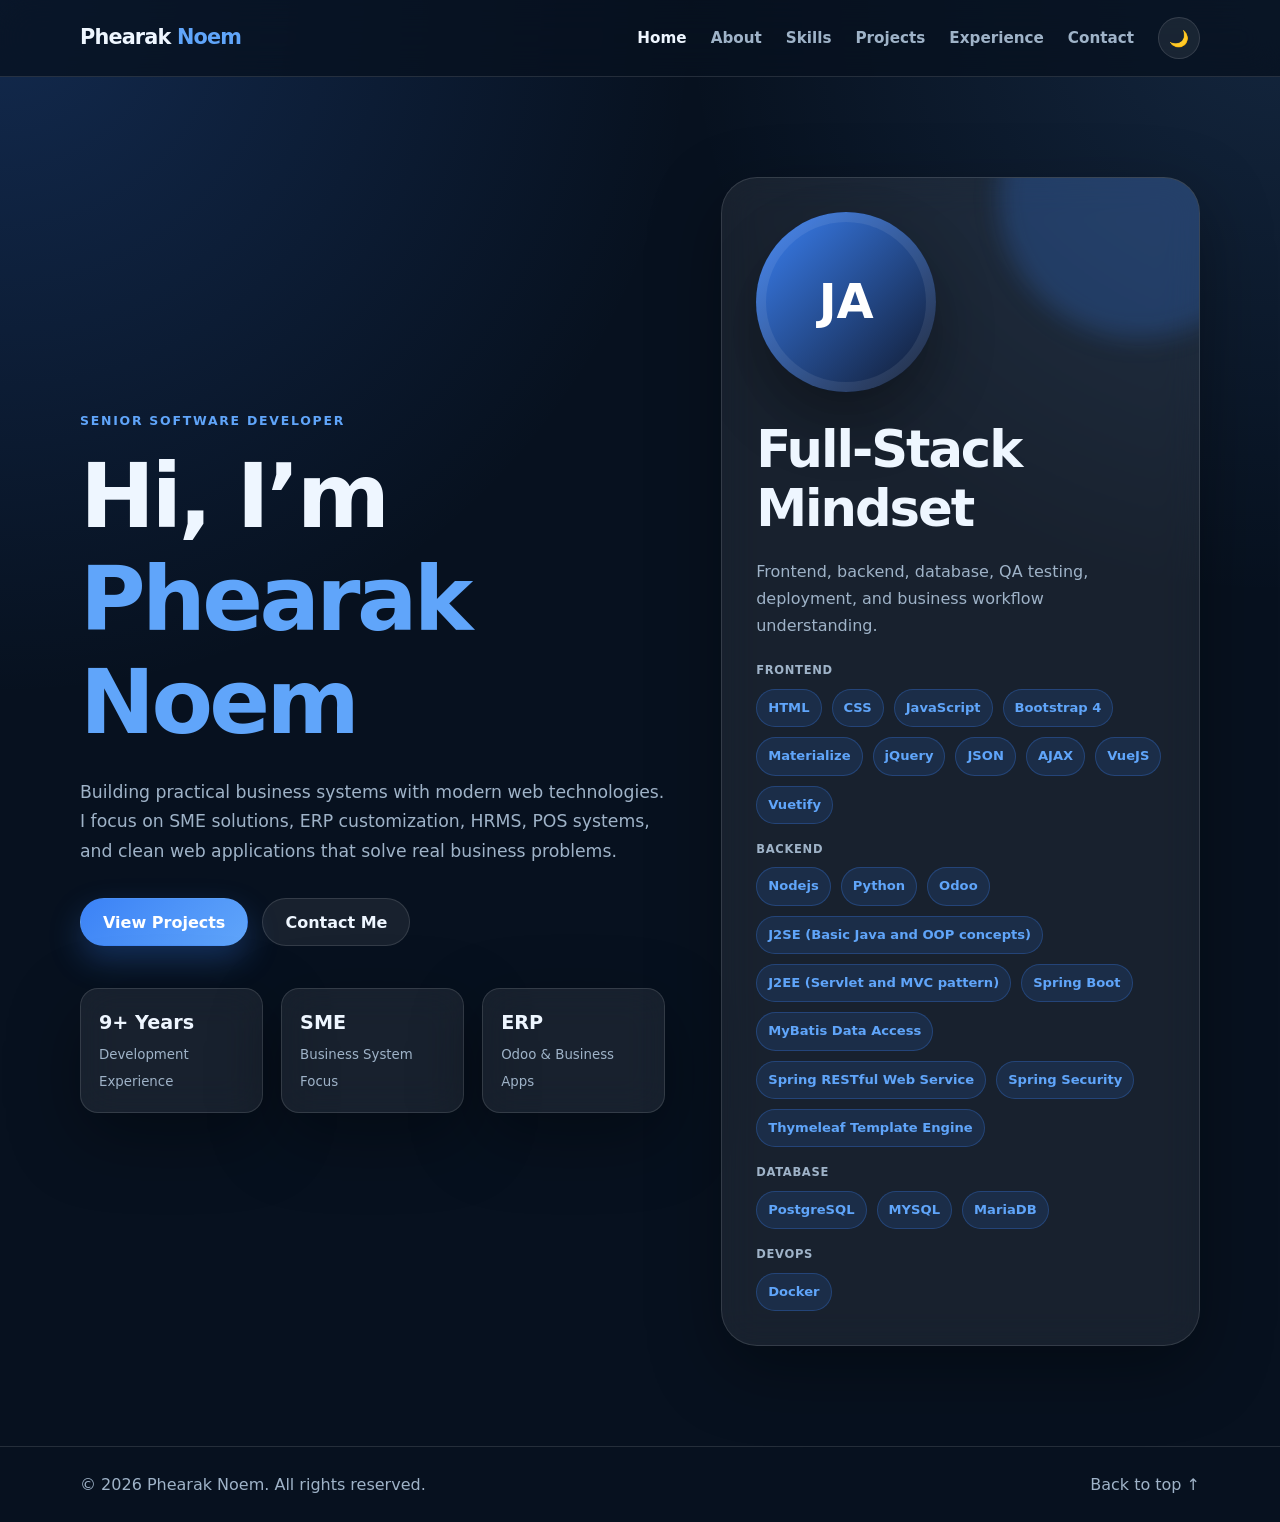
==== index.html @ 65301126 "init commit" ====
<!DOCTYPE html>
<html lang="en">
<head>
  <meta charset="UTF-8" />
  <meta name="viewport" content="width=device-width, initial-scale=1.0" />
  <title>Phearak Noem | Software Developer</title>
  <meta name="description" content="Personal portfolio of Phearak Noem, Software Developer building practical business systems with modern web technologies." />
  <link rel="stylesheet" href="assets/css/style.css" />
</head>
<body>
  <header class="site-header">
    <nav class="navbar container">
      <a href="index.html" class="logo">Phearak<span> Noem</span></a>

      <button class="menu-toggle" id="menuToggle" aria-label="Open menu">
        <span></span>
        <span></span>
        <span></span>
      </button>

      <ul class="nav-links" id="navLinks">
        <li><a href="index.html" class="active">Home</a></li>
        <li><a href="about.html">About</a></li>
        <li><a href="skills.html">Skills</a></li>
        <li><a href="projects.html">Projects</a></li>
        <li><a href="experience.html">Experience</a></li>
        <li><a href="contact.html">Contact</a></li>
        <li><button class="theme-toggle" id="themeToggle" type="button">🌙</button></li>
      </ul>
    </nav>
  </header>

  <main>
    <section id="home" class="hero section">
      <div class="container hero-grid">
        <div class="hero-content reveal">
          <p class="eyebrow">Senior Software Developer</p>
          <h1>Hi, I’m <span>Phearak Noem</span></h1>
          <p class="hero-text">
            Building practical business systems with modern web technologies.
            I focus on SME solutions, ERP customization, HRMS, POS systems,
            and clean web applications that solve real business problems.
          </p>

          <div class="hero-actions">
            <a href="projects.html" class="btn btn-primary">View Projects</a>
            <a href="contact.html" class="btn btn-outline">Contact Me</a>
          </div>

          <div class="hero-meta">
            <div>
              <strong>9+ Years</strong>
              <small>Development Experience</small>
            </div>
            <div>
              <strong>SME</strong>
              <small>Business System Focus</small>
            </div>
            <div>
              <strong>ERP</strong>
              <small>Odoo & Business Apps</small>
            </div>
          </div>
        </div>

        <div class="hero-card reveal">
          <div class="profile-orb">
            <span>JA</span>
          </div>
          <h2>Full-Stack Mindset</h2>
          <p>
            Frontend, backend, database, QA testing, deployment, and business workflow understanding.
          </p>
          <div class="tech-categories">
            <div class="tech-group">
              <span class="tech-group-label">Frontend</span>
              <div class="tech-stack">
                <span>HTML</span>
                <span>CSS</span>
                <span>JavaScript</span>
                <span>Bootstrap 4</span>
                <span>Materialize</span>
                <span>jQuery</span>
                <span>JSON</span>
                <span>AJAX</span>
                <span>VueJS</span>
                <span>Vuetify</span>
              </div>
            </div>

            <div class="tech-group">
              <span class="tech-group-label">Backend</span>
              <div class="tech-stack">
                <span>Nodejs</span>
                <span>Python</span>
                <span>Odoo</span>
                <span>J2SE (Basic Java and OOP concepts)</span>
                <span>J2EE (Servlet and MVC pattern)</span>
                <span>Spring Boot</span>
                <span>MyBatis Data Access</span>
                <span>Spring RESTful Web Service</span>
                <span>Spring Security</span>
                <span>Thymeleaf Template Engine</span>
              </div>
            </div>

            <div class="tech-group">
              <span class="tech-group-label">Database</span>
              <div class="tech-stack">
                <span>PostgreSQL</span>
                <span>MYSQL</span>
                <span>MariaDB</span>
              </div>
            </div>

            <div class="tech-group">
              <span class="tech-group-label">DevOps</span>
              <div class="tech-stack">
                <span>Docker</span>
              </div>
            </div>
          </div>
        </div>
      </div>
    </section>
  </main>

  <footer class="footer">
    <div class="container footer-inner">
      <p>© <span id="year"></span> Phearak Noem. All rights reserved.</p>
      <a href="#">Back to top ↑</a>
    </div>
  </footer>

  <script src="assets/js/main.js"></script>
</body>
</html>
---- assets/css/style.css ----
:root {
  --bg: #07111f;
  --bg-soft: #0c1a2e;
  --card: rgba(255, 255, 255, 0.07);
  --text: #eef6ff;
  --muted: #9fb3c8;
  --primary: #3b82f6;
  --primary-2: #60a5fa;
  --border: rgba(255, 255, 255, 0.12);
  --shadow: 0 24px 70px rgba(0, 0, 0, 0.35);
}

body.light {
  --bg: #f7fbff;
  --bg-soft: #edf5ff;
  --card: rgba(255, 255, 255, 0.9);
  --text: #0f172a;
  --muted: #526173;
  --primary: #2563eb;
  --primary-2: #1d4ed8;
  --border: rgba(15, 23, 42, 0.12);
  --shadow: 0 22px 60px rgba(37, 99, 235, 0.15);
}

* {
  box-sizing: border-box;
  margin: 0;
  padding: 0;
}

html {
  scroll-behavior: smooth;
}

body {
  font-family: Inter, ui-sans-serif, system-ui, -apple-system, BlinkMacSystemFont, "Segoe UI", sans-serif;
  background:
    radial-gradient(circle at top left, rgba(59, 130, 246, 0.22), transparent 35%),
    radial-gradient(circle at top right, rgba(96, 165, 250, 0.14), transparent 30%),
    var(--bg);
  color: var(--text);
  line-height: 1.7;
  transition: background 0.3s ease, color 0.3s ease;
}

a {
  color: inherit;
  text-decoration: none;
}

.container {
  width: min(1120px, calc(100% - 32px));
  margin: 0 auto;
}

.site-header {
  position: sticky;
  top: 0;
  z-index: 50;
  backdrop-filter: blur(18px);
  background: rgba(7, 17, 31, 0.78);
  border-bottom: 1px solid var(--border);
}

body.light .site-header {
  background: rgba(247, 251, 255, 0.82);
}

.navbar {
  height: 76px;
  display: flex;
  align-items: center;
  justify-content: space-between;
}

.logo {
  font-size: 1.3rem;
  font-weight: 800;
  letter-spacing: -0.04em;
}

.logo span {
  color: var(--primary-2);
}

.nav-links {
  display: flex;
  align-items: center;
  gap: 24px;
  list-style: none;
}

.nav-links a {
  color: var(--muted);
  font-size: 0.95rem;
  font-weight: 600;
}

.nav-links a:hover {
  color: var(--text);
}

.nav-links a.active {
  color: var(--text);
}

.theme-toggle,
.menu-toggle {
  border: 1px solid var(--border);
  background: var(--card);
  color: var(--text);
  cursor: pointer;
}

.theme-toggle {
  width: 42px;
  height: 42px;
  border-radius: 50%;
  font-size: 1rem;
}

.menu-toggle {
  display: none;
  flex-direction: column;
  gap: 5px;
  padding: 11px;
  border-radius: 12px;
}

.menu-toggle span {
  width: 22px;
  height: 2px;
  background: var(--text);
  display: block;
  border-radius: 99px;
}

.section {
  padding: 100px 0;
}

.hero {
  min-height: calc(100vh - 76px);
  display: flex;
  align-items: center;
}

.hero-grid {
  display: grid;
  grid-template-columns: 1.1fr 0.9fr;
  gap: 56px;
  align-items: center;
}

.eyebrow {
  color: var(--primary-2);
  text-transform: uppercase;
  font-size: 0.78rem;
  font-weight: 800;
  letter-spacing: 0.14em;
  margin-bottom: 14px;
}

h1,
h2,
h3 {
  line-height: 1.15;
  letter-spacing: -0.04em;
}

h1 {
  font-size: clamp(2.8rem, 7vw, 5.8rem);
  margin-bottom: 24px;
}

h1 span,
.section-heading h2 span {
  color: var(--primary-2);
}

h2 {
  font-size: clamp(2rem, 4vw, 3.2rem);
  margin-bottom: 20px;
}

h3 {
  font-size: 1.2rem;
  margin-bottom: 12px;
}

.hero-text,
.about-content p,
.contact-card p {
  color: var(--muted);
  font-size: 1.08rem;
  max-width: 720px;
}

.hero-actions,
.contact-actions {
  display: flex;
  gap: 14px;
  flex-wrap: wrap;
  margin-top: 32px;
}

.btn {
  display: inline-flex;
  align-items: center;
  justify-content: center;
  min-height: 48px;
  padding: 0 22px;
  border-radius: 999px;
  font-weight: 800;
  border: 1px solid transparent;
  transition: transform 0.2s ease, border-color 0.2s ease, background 0.2s ease;
}

.btn:hover {
  transform: translateY(-3px);
}

.btn-primary {
  color: white;
  background: linear-gradient(135deg, var(--primary), var(--primary-2));
  box-shadow: 0 14px 32px rgba(59, 130, 246, 0.28);
}

.btn-outline {
  border-color: var(--border);
  color: var(--text);
  background: var(--card);
}

.hero-meta {
  display: grid;
  grid-template-columns: repeat(3, 1fr);
  gap: 18px;
  margin-top: 42px;
  max-width: 650px;
}

.hero-meta div,
.hero-card,
.skill-card,
.project-card,
.contact-card,
.timeline-item {
  background: var(--card);
  border: 1px solid var(--border);
  box-shadow: var(--shadow);
  backdrop-filter: blur(18px);
}

.hero-meta div {
  padding: 18px;
  border-radius: 18px;
}

.hero-meta strong {
  display: block;
  font-size: 1.2rem;
}

.hero-meta small {
  color: var(--muted);
}

.hero-card {
  border-radius: 36px;
  padding: 34px;
  min-height: 500px;
  display: flex;
  flex-direction: column;
  justify-content: center;
  position: relative;
  overflow: hidden;
}

.hero-card::before {
  content: "";
  position: absolute;
  inset: -120px -80px auto auto;
  width: 280px;
  height: 280px;
  background: rgba(59, 130, 246, 0.23);
  border-radius: 50%;
  filter: blur(12px);
}

.profile-orb {
  width: 180px;
  height: 180px;
  border-radius: 50%;
  background:
    radial-gradient(circle at 35% 35%, rgba(255, 255, 255, 0.95), transparent 0 16%),
    linear-gradient(135deg, var(--primary), #0f172a);
  display: grid;
  place-items: center;
  margin-bottom: 28px;
  box-shadow: inset 0 0 0 10px rgba(255, 255, 255, 0.08), 0 30px 60px rgba(0, 0, 0, 0.32);
}

.profile-orb span {
  color: white;
  font-size: 3rem;
  font-weight: 900;
}

.hero-card p,
.skill-card p,
.project-card p,
.timeline-item p {
  color: var(--muted);
}

.tech-stack,
.project-tech {
  display: flex;
  flex-wrap: wrap;
  gap: 10px;
  margin-top: 22px;
}

.tech-categories {
  display: flex;
  flex-direction: column;
  gap: 16px;
  margin-top: 22px;
}

.tech-group-label {
  display: block;
  font-size: 0.72rem;
  font-weight: 700;
  letter-spacing: 0.06em;
  text-transform: uppercase;
  color: var(--muted);
  margin-bottom: 8px;
}

.tech-group .tech-stack {
  margin-top: 0;
}

.tech-stack span,
.project-tech span,
.project-tag {
  color: var(--primary-2);
  background: rgba(59, 130, 246, 0.13);
  border: 1px solid rgba(59, 130, 246, 0.28);
  border-radius: 999px;
  padding: 7px 11px;
  font-size: 0.82rem;
  font-weight: 700;
}

.section-soft {
  background: linear-gradient(180deg, transparent, var(--bg-soft), transparent);
}

.split {
  display: grid;
  grid-template-columns: 0.9fr 1.1fr;
  gap: 56px;
}

.about-content p + p {
  margin-top: 18px;
}

.section-heading.center {
  text-align: center;
  max-width: 720px;
  margin: 0 auto 46px;
}

.skills-grid,
.projects-grid {
  display: grid;
  gap: 22px;
}

.skills-grid {
  grid-template-columns: repeat(3, 1fr);
}

.projects-grid {
  grid-template-columns: repeat(3, 1fr);
}

.skill-card,
.project-card {
  padding: 26px;
  border-radius: 26px;
  min-height: 220px;
  transition: transform 0.2s ease, border-color 0.2s ease;
}

.skill-card:hover,
.project-card:hover {
  transform: translateY(-6px);
  border-color: rgba(96, 165, 250, 0.42);
}

.project-top {
  display: flex;
  align-items: center;
  justify-content: space-between;
  margin-bottom: 22px;
  color: var(--muted);
  font-weight: 800;
}

.timeline {
  display: grid;
  gap: 18px;
  max-width: 850px;
  margin: 0 auto;
}

.timeline-item {
  display: grid;
  grid-template-columns: 190px 1fr;
  gap: 24px;
  padding: 26px;
  border-radius: 26px;
}

.timeline-date {
  color: var(--primary-2);
  font-weight: 800;
}

.contact-section {
  padding-bottom: 120px;
}

.contact-card {
  padding: 54px;
  border-radius: 34px;
  text-align: center;
}

.contact-card p {
  margin: 0 auto;
}

.small-note {
  font-size: 0.9rem;
  margin-top: 22px !important;
}

code {
  color: var(--primary-2);
}

.footer {
  border-top: 1px solid var(--border);
  padding: 24px 0;
  color: var(--muted);
}

.footer-inner {
  display: flex;
  justify-content: space-between;
  gap: 18px;
  flex-wrap: wrap;
}

.reveal {
  opacity: 0;
  transform: translateY(18px);
  transition: opacity 0.7s ease, transform 0.7s ease;
}

.reveal.visible {
  opacity: 1;
  transform: translateY(0);
}

@media (max-width: 900px) {
  .menu-toggle {
    display: flex;
  }

  .nav-links {
    position: absolute;
    top: 76px;
    left: 16px;
    right: 16px;
    flex-direction: column;
    align-items: stretch;
    padding: 18px;
    border: 1px solid var(--border);
    border-radius: 20px;
    background: var(--bg-soft);
    display: none;
  }

  .nav-links.open {
    display: flex;
  }

  .hero-grid,
  .split,
  .timeline-item {
    grid-template-columns: 1fr;
  }

  .hero {
    padding-top: 48px;
  }

  .hero-card {
    min-height: auto;
  }

  .skills-grid,
  .projects-grid {
    grid-template-columns: repeat(2, 1fr);
  }

  .hero-meta {
    grid-template-columns: 1fr;
  }
}

@media (max-width: 640px) {
  .section {
    padding: 72px 0;
  }

  .skills-grid,
  .projects-grid {
    grid-template-columns: 1fr;
  }

  .contact-card {
    padding: 32px 20px;
  }
}
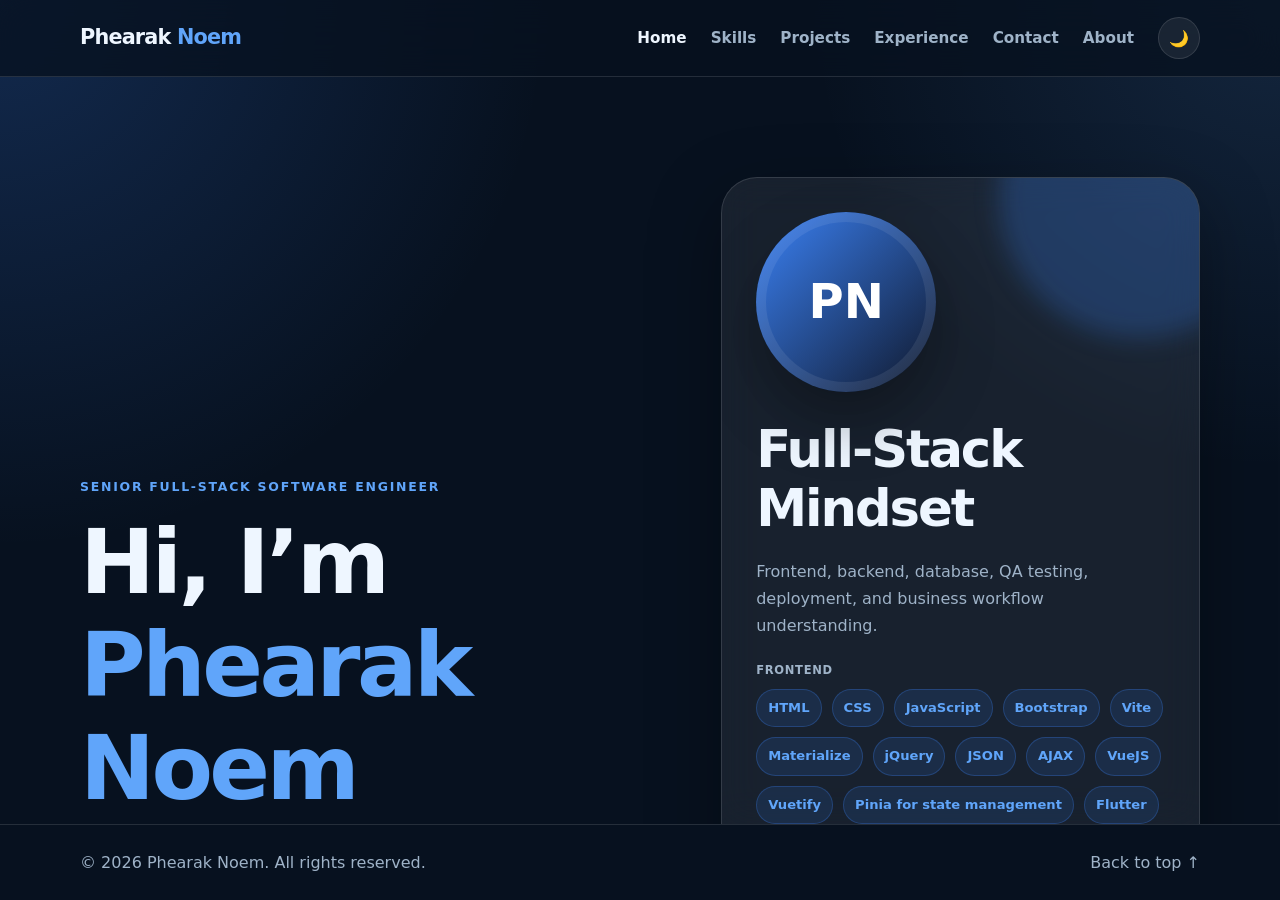
==== commit 0fad5ab7: "fix(separate-section): add the detail to every sections" ====
--- a/index.html
+++ b/index.html
@@ -3,8 +3,8 @@
 <head>
   <meta charset="UTF-8" />
   <meta name="viewport" content="width=device-width, initial-scale=1.0" />
-  <title>Phearak Noem | Software Developer</title>
-  <meta name="description" content="Personal portfolio of Phearak Noem, Software Developer building practical business systems with modern web technologies." />
+  <title>Phearak Noem | Software Engineer</title>
+  <meta name="description" content="Personal portfolio of Phearak Noem, Software Engineer building practical business systems with modern web technologies." />
   <link rel="stylesheet" href="assets/css/style.css" />
 </head>
 <body>
@@ -20,11 +20,11 @@
 
       <ul class="nav-links" id="navLinks">
         <li><a href="index.html" class="active">Home</a></li>
-        <li><a href="about.html">About</a></li>
         <li><a href="skills.html">Skills</a></li>
         <li><a href="projects.html">Projects</a></li>
         <li><a href="experience.html">Experience</a></li>
         <li><a href="contact.html">Contact</a></li>
+        <li><a href="about.html">About</a></li>
         <li><button class="theme-toggle" id="themeToggle" type="button">🌙</button></li>
       </ul>
     </nav>
@@ -34,7 +34,7 @@
     <section id="home" class="hero section">
       <div class="container hero-grid">
         <div class="hero-content reveal">
-          <p class="eyebrow">Senior Software Developer</p>
+          <p class="eyebrow">Senior Full-stack software engineer</p>
           <h1>Hi, I’m <span>Phearak Noem</span></h1>
           <p class="hero-text">
             Building practical business systems with modern web technologies.
@@ -57,6 +57,10 @@
               <small>Business System Focus</small>
             </div>
             <div>
+              <strong>POS</strong>
+              <small>Dashboard Admin System</small>
+            </div>
+            <div>
               <strong>ERP</strong>
               <small>Odoo & Business Apps</small>
             </div>
@@ -64,8 +68,16 @@
         </div>
 
         <div class="hero-card reveal">
-          <div class="profile-orb">
-            <span>JA</span>
+          <div class="profile-orb" id="profileOrb">
+            <img id="profilePhoto" alt="Phearak Noem" />
+            <span>PN</span>
+            <div class="photo-controls" id="photoControls" hidden>
+              <label class="photo-btn" title="Upload photo">
+                📷
+                <input type="file" id="photoInput" accept="image/png, image/jpeg, image/webp" hidden />
+              </label>
+              <button type="button" class="photo-btn" id="photoReset" title="Remove uploaded photo" hidden>✕</button>
+            </div>
           </div>
           <h2>Full-Stack Mindset</h2>
           <p>
@@ -78,22 +90,27 @@
                 <span>HTML</span>
                 <span>CSS</span>
                 <span>JavaScript</span>
-                <span>Bootstrap 4</span>
+                <span>Bootstrap</span>
+                <span>Vite</span>
                 <span>Materialize</span>
                 <span>jQuery</span>
                 <span>JSON</span>
                 <span>AJAX</span>
                 <span>VueJS</span>
                 <span>Vuetify</span>
+                <span>Pinia for state management</span>
+                <span>Flutter</span>
+                <span>Dart</span>
               </div>
             </div>
 
             <div class="tech-group">
               <span class="tech-group-label">Backend</span>
               <div class="tech-stack">
-                <span>Nodejs</span>
-                <span>Python</span>
-                <span>Odoo</span>
+                <span>Express (Node.js) framework</span>
+                <span>Java</span>
+                <span>NestJS</span>
+                <span>PHP, Laravel</span>
                 <span>J2SE (Basic Java and OOP concepts)</span>
                 <span>J2EE (Servlet and MVC pattern)</span>
                 <span>Spring Boot</span>
@@ -101,15 +118,31 @@
                 <span>Spring RESTful Web Service</span>
                 <span>Spring Security</span>
                 <span>Thymeleaf Template Engine</span>
+                <span>Fastify</span>
+                <span>Python</span>
+                <span>.NET</span>
+                <span>TypeScript</span>
+                <span>Odoo (Custom by Python)</span>
               </div>
             </div>
 
             <div class="tech-group">
               <span class="tech-group-label">Database</span>
               <div class="tech-stack">
+                <span>Prisma</span>
                 <span>PostgreSQL</span>
                 <span>MYSQL</span>
                 <span>MariaDB</span>
+              </div>
+            </div>
+
+            <div class="tech-group">
+              <span class="tech-group-label">Testing</span>
+              <div class="tech-stack">
+                <span>Functional Test Cases</span>
+                <span>Role-Permission Testing</span>
+                <span>User Stories</span>
+                <span>Acceptance Criteria</span>
               </div>
             </div>
 
--- a/assets/css/style.css
+++ b/assets/css/style.css
@@ -41,6 +41,23 @@
   color: var(--text);
   line-height: 1.7;
   transition: background 0.3s ease, color 0.3s ease;
+  height: 100vh;
+  height: 100dvh;
+  display: flex;
+  flex-direction: column;
+  overflow: hidden;
+}
+
+main {
+  flex: 1;
+  min-height: 0;
+  overflow-y: auto;
+  scroll-behavior: smooth;
+}
+
+.site-header,
+.footer {
+  flex-shrink: 0;
 }
 
 a {
@@ -140,7 +157,7 @@
 }
 
 .hero {
-  min-height: calc(100vh - 76px);
+  min-height: 100%;
   display: flex;
   align-items: center;
 }
@@ -307,6 +324,63 @@
   font-weight: 900;
 }
 
+.profile-orb {
+  position: relative;
+}
+
+.profile-orb.editable {
+  cursor: pointer;
+}
+
+.profile-orb img {
+  position: absolute;
+  inset: 0;
+  width: 100%;
+  height: 100%;
+  border-radius: 50%;
+  object-fit: cover;
+  display: none;
+}
+
+.profile-orb.has-photo img {
+  display: block;
+}
+
+.profile-orb.has-photo span {
+  display: none;
+}
+
+.photo-controls {
+  position: absolute;
+  right: 0;
+  bottom: 6px;
+  display: flex;
+  gap: 6px;
+}
+
+.photo-controls[hidden],
+.photo-btn[hidden] {
+  display: none;
+}
+
+.photo-btn {
+  width: 40px;
+  height: 40px;
+  border-radius: 50%;
+  border: 2px solid rgba(255, 255, 255, 0.85);
+  background: var(--primary);
+  color: white;
+  font-size: 1rem;
+  display: grid;
+  place-items: center;
+  cursor: pointer;
+  box-shadow: 0 8px 18px rgba(0, 0, 0, 0.3);
+}
+
+.photo-btn:hover {
+  transform: scale(1.08);
+}
+
 .hero-card p,
 .skill-card p,
 .project-card p,
@@ -444,6 +518,43 @@
 
 .contact-card p {
   margin: 0 auto;
+}
+
+.contact-links {
+  display: grid;
+  grid-template-columns: repeat(3, 1fr);
+  gap: 16px;
+  margin-top: 36px;
+}
+
+.contact-link {
+  display: flex;
+  flex-direction: column;
+  align-items: center;
+  gap: 6px;
+  padding: 24px 16px;
+  border-radius: 22px;
+  border: 1px solid var(--border);
+  background: var(--card);
+  color: var(--text);
+  transition: transform 0.2s ease, border-color 0.2s ease;
+}
+
+.contact-link:hover {
+  transform: translateY(-3px);
+  border-color: var(--primary);
+}
+
+.contact-link svg {
+  width: 30px;
+  height: 30px;
+  fill: var(--primary);
+}
+
+.contact-link span {
+  color: var(--muted);
+  font-size: 0.92rem;
+  overflow-wrap: anywhere;
 }
 
 .small-note {
@@ -539,4 +650,8 @@
   .contact-card {
     padding: 32px 20px;
   }
-}
+
+  .contact-links {
+    grid-template-columns: 1fr;
+  }
+}
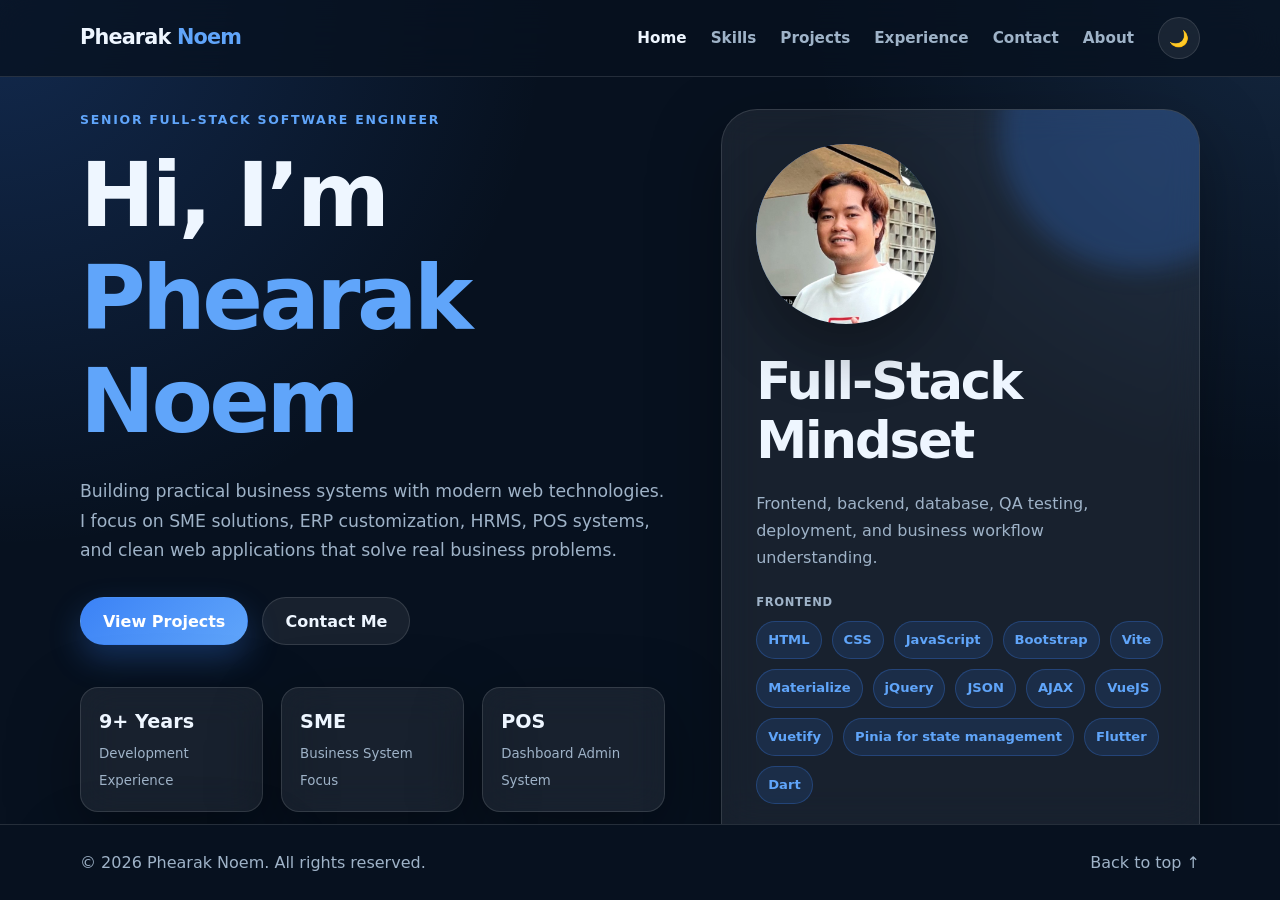
==== commit 5045f008: "feat(edit): editable job title saved on Cloudinary, auto-updating years of experience - /edit (or ?e" ====
--- a/index.html
+++ b/index.html
@@ -3,7 +3,7 @@
 <head>
   <meta charset="UTF-8" />
   <meta name="viewport" content="width=device-width, initial-scale=1.0" />
-  <title>Phearak Noem | Software Engineer</title>
+  <title data-field="title" data-prefix="Phearak Noem | ">Phearak Noem | Software Engineer</title>
   <meta name="description" content="Personal portfolio of Phearak Noem, Software Engineer building practical business systems with modern web technologies." />
   <link rel="stylesheet" href="assets/css/style.css" />
 </head>
@@ -34,7 +34,7 @@
     <section id="home" class="hero section">
       <div class="container hero-grid">
         <div class="hero-content reveal">
-          <p class="eyebrow">Senior Full-stack software engineer</p>
+          <p class="eyebrow" data-field="title">Senior Full-stack software engineer</p>
           <h1>Hi, I’m <span>Phearak Noem</span></h1>
           <p class="hero-text">
             Building practical business systems with modern web technologies.
@@ -49,7 +49,7 @@
 
           <div class="hero-meta">
             <div>
-              <strong>9+ Years</strong>
+              <strong><span id="yearsExperience" data-start-year="2017">9</span>+ Years</strong>
               <small>Development Experience</small>
             </div>
             <div>
--- a/assets/css/style.css
+++ b/assets/css/style.css
@@ -156,6 +156,20 @@
   padding: 100px 0;
 }
 
+/* Same space under the header on every page. */
+main > .section:first-child {
+  padding-top: 32px;
+}
+
+/* Keep the gap between stacked sections (e.g. Experience -> Education) small. */
+.section:has(+ .section) {
+  padding-bottom: 32px;
+}
+
+.section + .section {
+  padding-top: 32px;
+}
+
 .hero {
   min-height: 100%;
   display: flex;
@@ -166,7 +180,7 @@
   display: grid;
   grid-template-columns: 1.1fr 0.9fr;
   gap: 56px;
-  align-items: center;
+  align-items: start;
 }
 
 .eyebrow {
@@ -330,6 +344,17 @@
 
 .profile-orb.editable {
   cursor: pointer;
+}
+
+.editable-text {
+  outline: 1px dashed var(--primary-2);
+  outline-offset: 4px;
+  border-radius: 4px;
+  cursor: text;
+}
+
+.editable-text:focus {
+  outline-style: solid;
 }
 
 .profile-orb img {
@@ -619,10 +644,6 @@
     grid-template-columns: 1fr;
   }
 
-  .hero {
-    padding-top: 48px;
-  }
-
   .hero-card {
     min-height: auto;
   }
